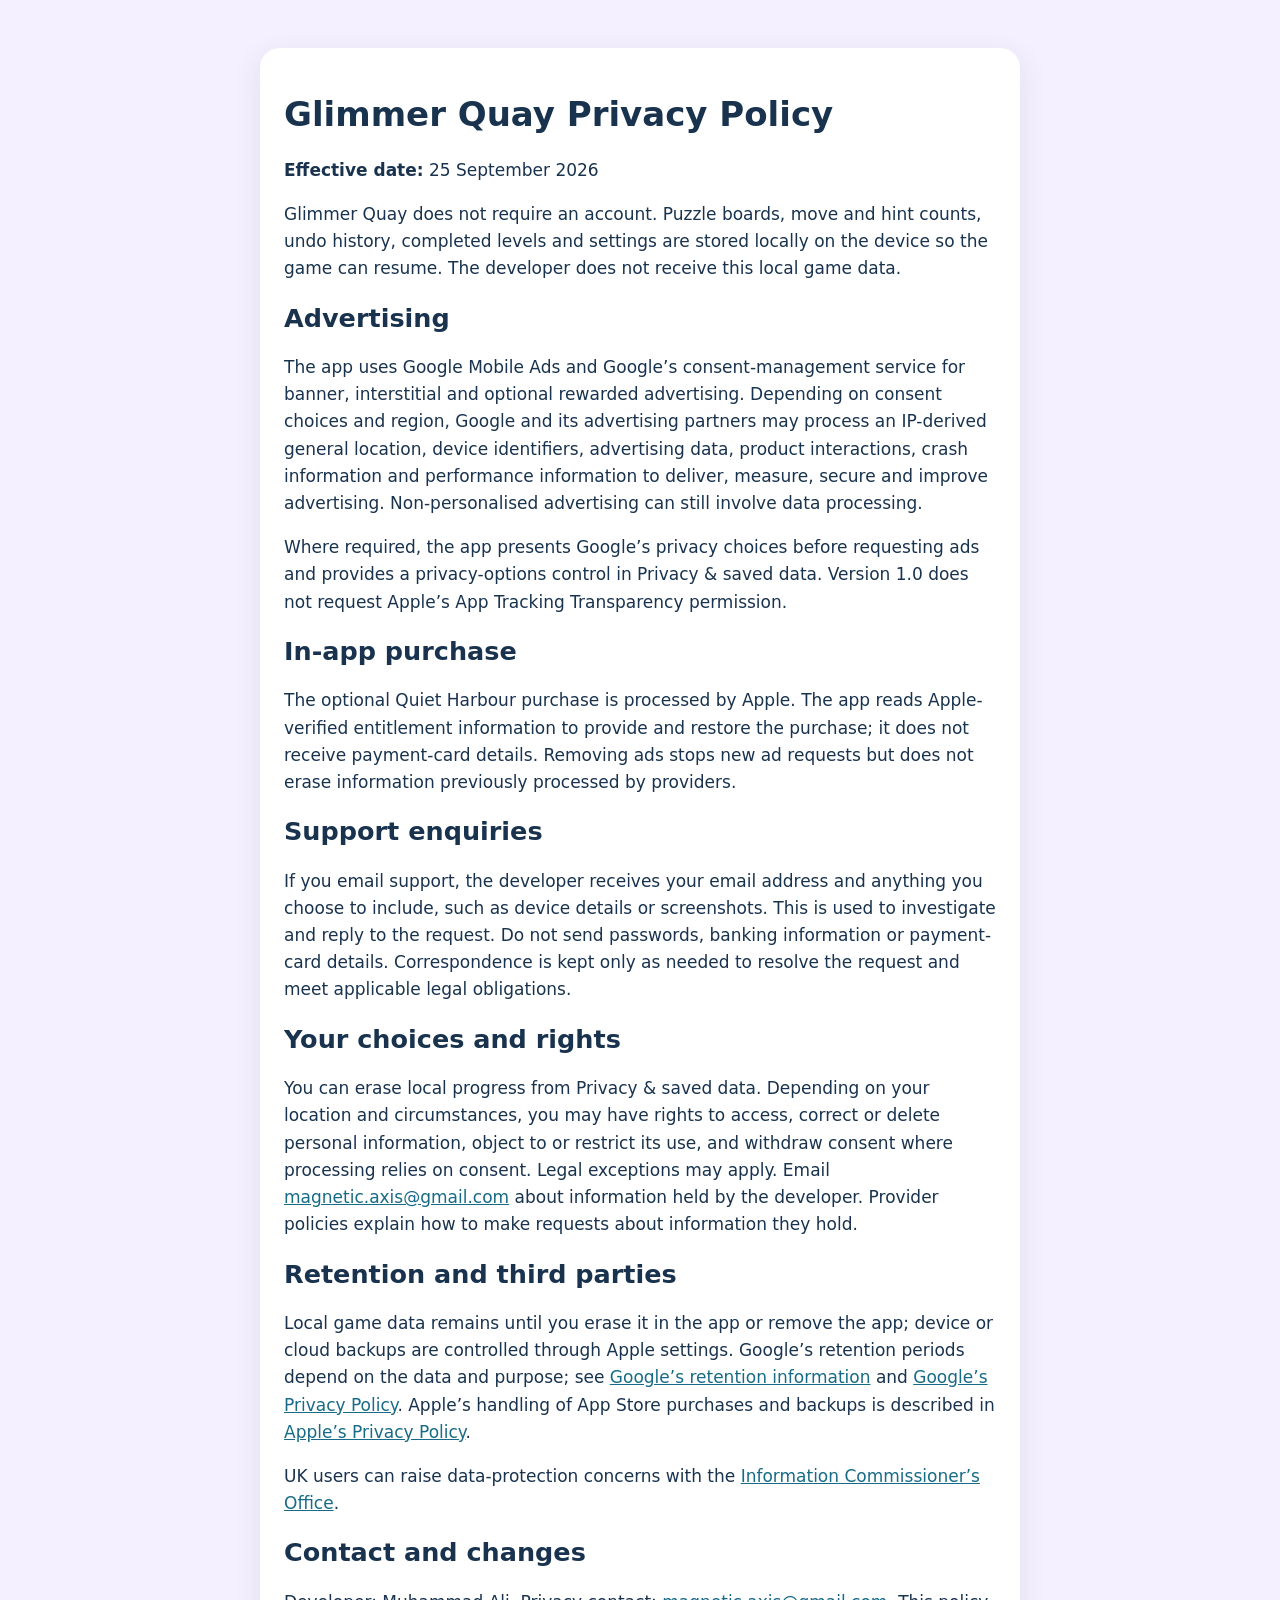
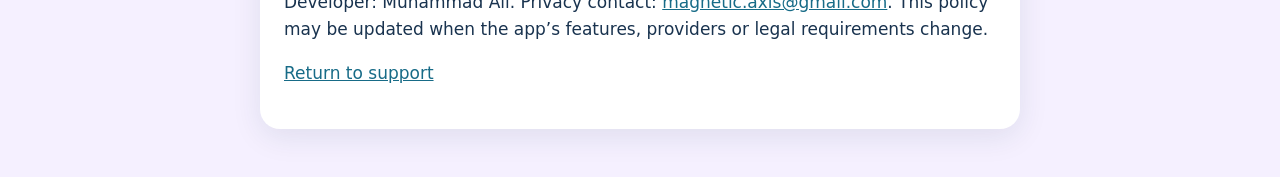
==== glimmer-quay-privacy.html @ 6619c12a "Publish Glimmer pages at stable root URLs" ====
<!doctype html>
<html lang="en"><head><meta charset="utf-8"><meta name="viewport" content="width=device-width,initial-scale=1"><title>Glimmer Quay Privacy Policy</title><style>body{font:17px/1.6 system-ui,-apple-system,sans-serif;max-width:760px;margin:48px auto;padding:0 22px;color:#19334f;background:#f5f0ff}h1,h2{line-height:1.15}a{color:#176b87}.card{background:white;border-radius:20px;padding:24px;box-shadow:0 8px 30px #19334f18}</style></head><body><main class="card"><h1>Glimmer Quay Privacy Policy</h1><p><strong>Effective date:</strong> 25 September 2026</p><p>Glimmer Quay does not require an account. Puzzle boards, move and hint counts, undo history, completed levels and settings are stored locally on the device so the game can resume. The developer does not receive this local game data.</p><h2>Advertising</h2><p>The app uses Google Mobile Ads and Google’s consent-management service for banner, interstitial and optional rewarded advertising. Depending on consent choices and region, Google and its advertising partners may process an IP-derived general location, device identifiers, advertising data, product interactions, crash information and performance information to deliver, measure, secure and improve advertising. Non-personalised advertising can still involve data processing.</p><p>Where required, the app presents Google’s privacy choices before requesting ads and provides a privacy-options control in Privacy &amp; saved data. Version 1.0 does not request Apple’s App Tracking Transparency permission.</p><h2>In-app purchase</h2><p>The optional Quiet Harbour purchase is processed by Apple. The app reads Apple-verified entitlement information to provide and restore the purchase; it does not receive payment-card details. Removing ads stops new ad requests but does not erase information previously processed by providers.</p><h2>Support enquiries</h2><p>If you email support, the developer receives your email address and anything you choose to include, such as device details or screenshots. This is used to investigate and reply to the request. Do not send passwords, banking information or payment-card details. Correspondence is kept only as needed to resolve the request and meet applicable legal obligations.</p><h2>Your choices and rights</h2><p>You can erase local progress from Privacy &amp; saved data. Depending on your location and circumstances, you may have rights to access, correct or delete personal information, object to or restrict its use, and withdraw consent where processing relies on consent. Legal exceptions may apply. Email <a href="mailto:magnetic.axis@gmail.com">magnetic.axis@gmail.com</a> about information held by the developer. Provider policies explain how to make requests about information they hold.</p><h2>Retention and third parties</h2><p>Local game data remains until you erase it in the app or remove the app; device or cloud backups are controlled through Apple settings. Google’s retention periods depend on the data and purpose; see <a href="https://policies.google.com/technologies/retention">Google’s retention information</a> and <a href="https://policies.google.com/privacy">Google’s Privacy Policy</a>. Apple’s handling of App Store purchases and backups is described in <a href="https://www.apple.com/legal/privacy/">Apple’s Privacy Policy</a>.</p><p>UK users can raise data-protection concerns with the <a href="https://ico.org.uk/for-the-public/">Information Commissioner’s Office</a>.</p><h2>Contact and changes</h2><p>Developer: Muhammad Ali. Privacy contact: <a href="mailto:magnetic.axis@gmail.com">magnetic.axis@gmail.com</a>. This policy may be updated when the app’s features, providers or legal requirements change.</p><p><a href="glimmer-quay-support.html">Return to support</a></p></main></body></html>
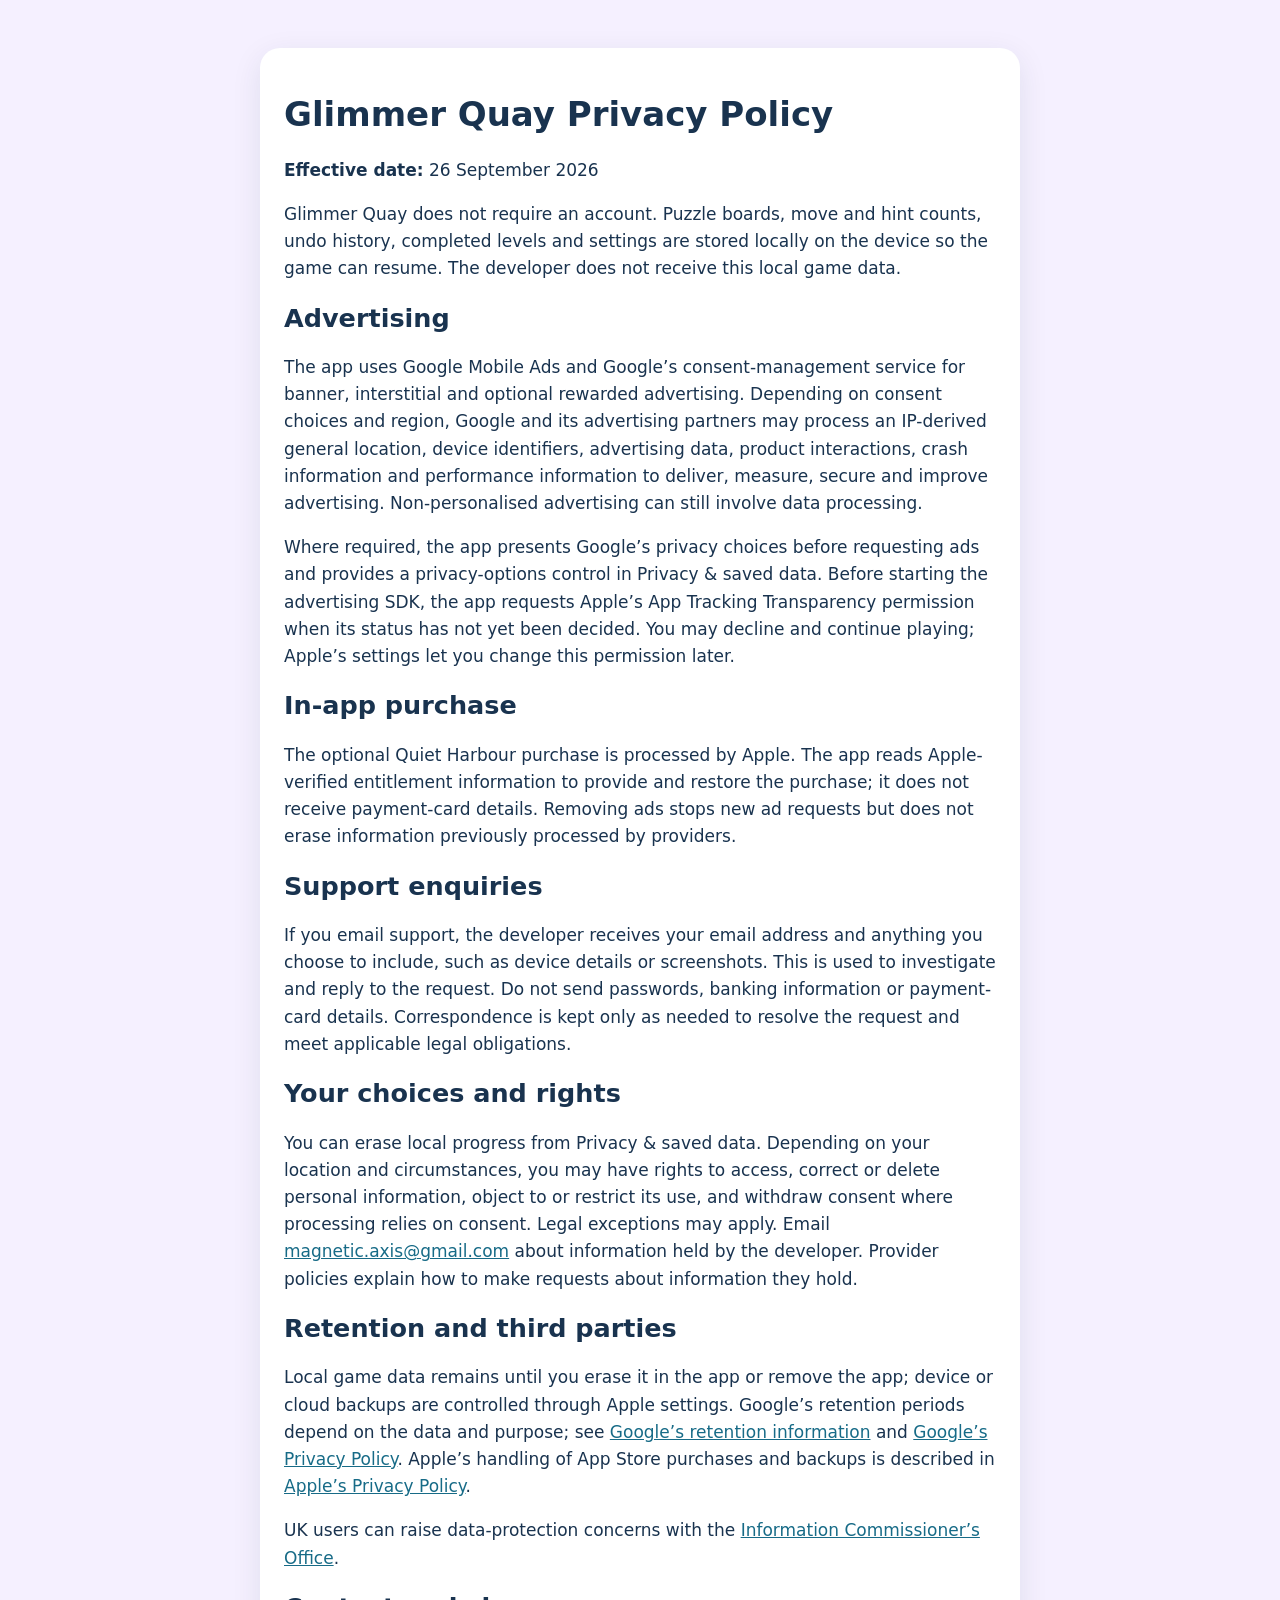
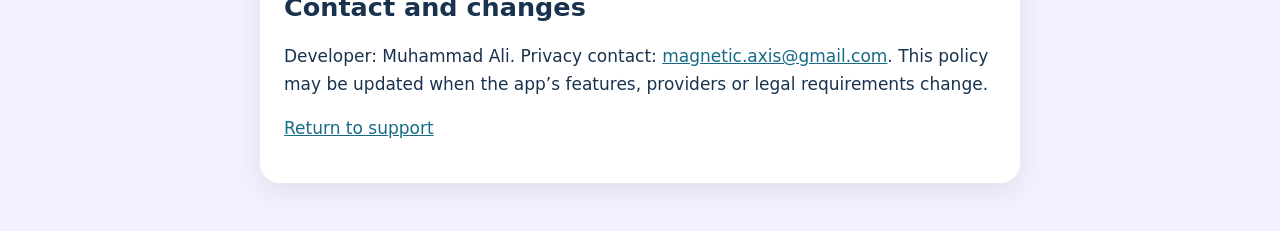
==== commit fa52871d: "Update Glimmer Quay privacy policy for ATT Updated the effective date in the privacy policy from 25 " ====
--- a/glimmer-quay-privacy.html
+++ b/glimmer-quay-privacy.html
@@ -1,2 +1,2 @@
 <!doctype html>
-<html lang="en"><head><meta charset="utf-8"><meta name="viewport" content="width=device-width,initial-scale=1"><title>Glimmer Quay Privacy Policy</title><style>body{font:17px/1.6 system-ui,-apple-system,sans-serif;max-width:760px;margin:48px auto;padding:0 22px;color:#19334f;background:#f5f0ff}h1,h2{line-height:1.15}a{color:#176b87}.card{background:white;border-radius:20px;padding:24px;box-shadow:0 8px 30px #19334f18}</style></head><body><main class="card"><h1>Glimmer Quay Privacy Policy</h1><p><strong>Effective date:</strong> 25 September 2026</p><p>Glimmer Quay does not require an account. Puzzle boards, move and hint counts, undo history, completed levels and settings are stored locally on the device so the game can resume. The developer does not receive this local game data.</p><h2>Advertising</h2><p>The app uses Google Mobile Ads and Google’s consent-management service for banner, interstitial and optional rewarded advertising. Depending on consent choices and region, Google and its advertising partners may process an IP-derived general location, device identifiers, advertising data, product interactions, crash information and performance information to deliver, measure, secure and improve advertising. Non-personalised advertising can still involve data processing.</p><p>Where required, the app presents Google’s privacy choices before requesting ads and provides a privacy-options control in Privacy &amp; saved data. Version 1.0 does not request Apple’s App Tracking Transparency permission.</p><h2>In-app purchase</h2><p>The optional Quiet Harbour purchase is processed by Apple. The app reads Apple-verified entitlement information to provide and restore the purchase; it does not receive payment-card details. Removing ads stops new ad requests but does not erase information previously processed by providers.</p><h2>Support enquiries</h2><p>If you email support, the developer receives your email address and anything you choose to include, such as device details or screenshots. This is used to investigate and reply to the request. Do not send passwords, banking information or payment-card details. Correspondence is kept only as needed to resolve the request and meet applicable legal obligations.</p><h2>Your choices and rights</h2><p>You can erase local progress from Privacy &amp; saved data. Depending on your location and circumstances, you may have rights to access, correct or delete personal information, object to or restrict its use, and withdraw consent where processing relies on consent. Legal exceptions may apply. Email <a href="mailto:magnetic.axis@gmail.com">magnetic.axis@gmail.com</a> about information held by the developer. Provider policies explain how to make requests about information they hold.</p><h2>Retention and third parties</h2><p>Local game data remains until you erase it in the app or remove the app; device or cloud backups are controlled through Apple settings. Google’s retention periods depend on the data and purpose; see <a href="https://policies.google.com/technologies/retention">Google’s retention information</a> and <a href="https://policies.google.com/privacy">Google’s Privacy Policy</a>. Apple’s handling of App Store purchases and backups is described in <a href="https://www.apple.com/legal/privacy/">Apple’s Privacy Policy</a>.</p><p>UK users can raise data-protection concerns with the <a href="https://ico.org.uk/for-the-public/">Information Commissioner’s Office</a>.</p><h2>Contact and changes</h2><p>Developer: Muhammad Ali. Privacy contact: <a href="mailto:magnetic.axis@gmail.com">magnetic.axis@gmail.com</a>. This policy may be updated when the app’s features, providers or legal requirements change.</p><p><a href="glimmer-quay-support.html">Return to support</a></p></main></body></html>
+<html lang="en"><head><meta charset="utf-8"><meta name="viewport" content="width=device-width,initial-scale=1"><title>Glimmer Quay Privacy Policy</title><style>body{font:17px/1.6 system-ui,-apple-system,sans-serif;max-width:760px;margin:48px auto;padding:0 22px;color:#19334f;background:#f5f0ff}h1,h2{line-height:1.15}a{color:#176b87}.card{background:white;border-radius:20px;padding:24px;box-shadow:0 8px 30px #19334f18}</style></head><body><main class="card"><h1>Glimmer Quay Privacy Policy</h1><p><strong>Effective date:</strong> 26 September 2026</p><p>Glimmer Quay does not require an account. Puzzle boards, move and hint counts, undo history, completed levels and settings are stored locally on the device so the game can resume. The developer does not receive this local game data.</p><h2>Advertising</h2><p>The app uses Google Mobile Ads and Google’s consent-management service for banner, interstitial and optional rewarded advertising. Depending on consent choices and region, Google and its advertising partners may process an IP-derived general location, device identifiers, advertising data, product interactions, crash information and performance information to deliver, measure, secure and improve advertising. Non-personalised advertising can still involve data processing.</p><p>Where required, the app presents Google’s privacy choices before requesting ads and provides a privacy-options control in Privacy &amp; saved data. Before starting the advertising SDK, the app requests Apple’s App Tracking Transparency permission when its status has not yet been decided. You may decline and continue playing; Apple’s settings let you change this permission later.</p><h2>In-app purchase</h2><p>The optional Quiet Harbour purchase is processed by Apple. The app reads Apple-verified entitlement information to provide and restore the purchase; it does not receive payment-card details. Removing ads stops new ad requests but does not erase information previously processed by providers.</p><h2>Support enquiries</h2><p>If you email support, the developer receives your email address and anything you choose to include, such as device details or screenshots. This is used to investigate and reply to the request. Do not send passwords, banking information or payment-card details. Correspondence is kept only as needed to resolve the request and meet applicable legal obligations.</p><h2>Your choices and rights</h2><p>You can erase local progress from Privacy &amp; saved data. Depending on your location and circumstances, you may have rights to access, correct or delete personal information, object to or restrict its use, and withdraw consent where processing relies on consent. Legal exceptions may apply. Email <a href="mailto:magnetic.axis@gmail.com">magnetic.axis@gmail.com</a> about information held by the developer. Provider policies explain how to make requests about information they hold.</p><h2>Retention and third parties</h2><p>Local game data remains until you erase it in the app or remove the app; device or cloud backups are controlled through Apple settings. Google’s retention periods depend on the data and purpose; see <a href="https://policies.google.com/technologies/retention">Google’s retention information</a> and <a href="https://policies.google.com/privacy">Google’s Privacy Policy</a>. Apple’s handling of App Store purchases and backups is described in <a href="https://www.apple.com/legal/privacy/">Apple’s Privacy Policy</a>.</p><p>UK users can raise data-protection concerns with the <a href="https://ico.org.uk/for-the-public/">Information Commissioner’s Office</a>.</p><h2>Contact and changes</h2><p>Developer: Muhammad Ali. Privacy contact: <a href="mailto:magnetic.axis@gmail.com">magnetic.axis@gmail.com</a>. This policy may be updated when the app’s features, providers or legal requirements change.</p><p><a href="glimmer-quay-support.html">Return to support</a></p></main></body></html>
